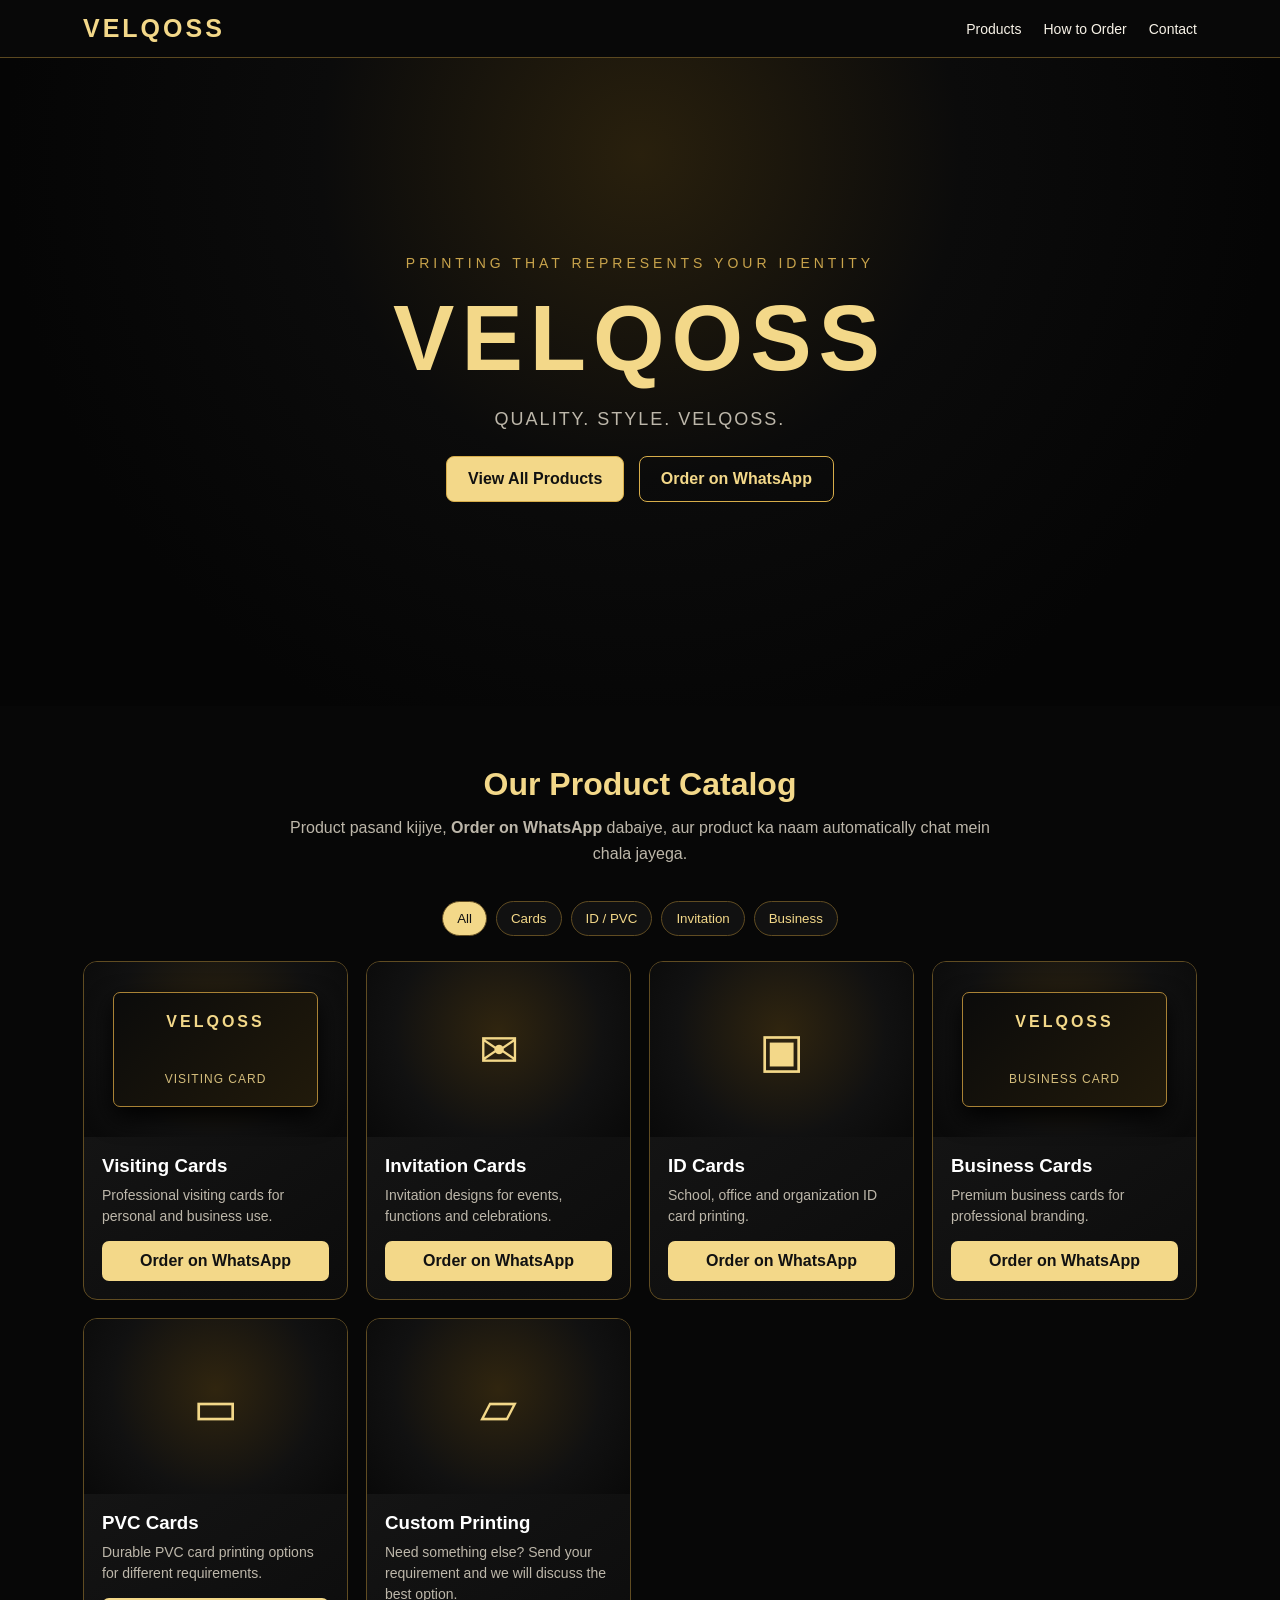
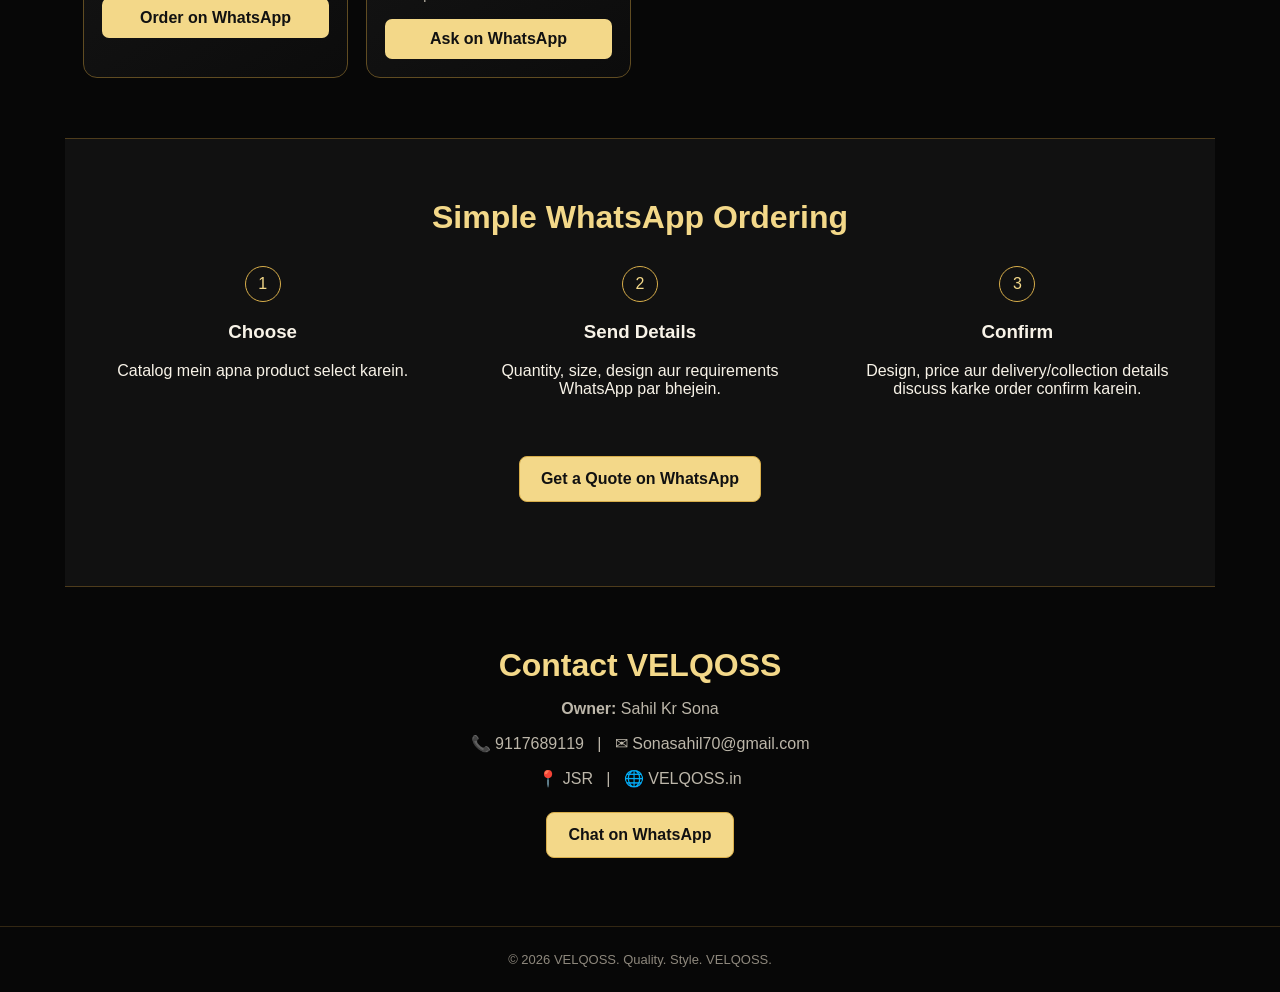
==== index.html @ eafb83f8 "Rename VELQOSS_index_updated.html to index.html" ====
<!DOCTYPE html>
<html lang="en">
<head>
<meta charset="UTF-8">
<meta name="viewport" content="width=device-width, initial-scale=1.0">
<title>VELQOSS | Printing Catalog</title>
<meta name="description" content="VELQOSS printing catalog — choose a product and order directly on WhatsApp.">
<style>
:root{--gold:#d7ad4a;--gold2:#f3d889;--black:#070707;--card:#121212;--text:#f8f3e8;--muted:#bdb7aa}
*{box-sizing:border-box}
html{scroll-behavior:smooth}
body{margin:0;font-family:Arial,Helvetica,sans-serif;background:var(--black);color:var(--text)}
a{text-decoration:none;color:inherit}
.nav{position:sticky;top:0;z-index:20;background:#090909ee;border-bottom:1px solid #5b4820;backdrop-filter:blur(10px)}
.navin{max-width:1150px;margin:auto;padding:14px 18px;display:flex;align-items:center;justify-content:space-between}
.logo{font-size:25px;font-weight:800;letter-spacing:3px;color:var(--gold2)}
.navlinks{display:flex;gap:22px;font-size:14px}
.navlinks a:hover{color:var(--gold2)}
.hero{min-height:72vh;display:flex;align-items:center;justify-content:center;text-align:center;padding:65px 18px;background:radial-gradient(circle at 50% 15%,#29200d 0,#0b0b0b 38%,#050505 75%)}
.hero h1{font-size:clamp(45px,9vw,92px);margin:0;color:var(--gold2);letter-spacing:7px}
.hero p{font-size:18px;color:var(--muted);letter-spacing:2px}
.eyebrow{font-size:14px;letter-spacing:4px;color:#c9a44c;margin-bottom:15px}
.btn{display:inline-block;margin:8px 5px;padding:13px 21px;border:1px solid var(--gold);border-radius:8px;color:#111;background:var(--gold2);font-weight:700}
.btn.alt{background:transparent;color:var(--gold2)}
.section{max-width:1150px;margin:auto;padding:60px 18px}
.title{text-align:center;color:var(--gold2);font-size:32px;margin:0 0 12px}
.subtitle{text-align:center;color:var(--muted);margin:0 auto 35px;max-width:700px;line-height:1.6}
.filters{display:flex;gap:9px;flex-wrap:wrap;justify-content:center;margin-bottom:25px}
.filter{border:1px solid #604c22;background:#111;color:var(--gold2);padding:9px 14px;border-radius:999px;cursor:pointer}
.filter.active,.filter:hover{background:var(--gold2);color:#111}
.catalog{display:grid;grid-template-columns:repeat(auto-fit,minmax(235px,1fr));gap:18px}
.product{background:linear-gradient(145deg,#181818,#0c0c0c);border:1px solid #604c22;border-radius:14px;overflow:hidden;display:flex;flex-direction:column}
.product.hide{display:none}
.preview{height:175px;display:grid;place-items:center;background:radial-gradient(circle at 50% 40%,#30250f,#111 62%,#090909);position:relative}
.preview-card{width:78%;height:115px;border:1px solid #a98235;border-radius:7px;background:linear-gradient(135deg,#0b0b0b,#211a0b);box-shadow:0 10px 25px #000;display:grid;place-items:center;color:var(--gold2);font-weight:800;letter-spacing:3px}
.preview-card span{font-size:12px;letter-spacing:1px;font-weight:400;color:#d4bd7c}
.icon{font-size:48px;color:var(--gold2)}
.product-body{padding:18px}
.product h3{margin:0 0 8px;color:#fff}
.product p{margin:0 0 14px;color:var(--muted);font-size:14px;line-height:1.5}
.product .orderbtn{display:block;text-align:center;background:var(--gold2);color:#111;padding:11px;border-radius:7px;font-weight:800}
.order{background:#111;border-top:1px solid #4e3c1c;border-bottom:1px solid #4e3c1c;text-align:center}
.steps{display:grid;grid-template-columns:repeat(auto-fit,minmax(180px,1fr));gap:18px}
.step{padding:18px}.num{width:36px;height:36px;border:1px solid var(--gold);border-radius:50%;display:grid;place-items:center;margin:auto;color:var(--gold2)}
.contact{text-align:center}.contact p{color:var(--muted)}
footer{padding:25px;text-align:center;color:#8e887d;border-top:1px solid #332713;font-size:13px}
@media(max-width:650px){.navlinks{display:none}.hero{min-height:65vh}.hero p{font-size:14px}.section{padding:45px 14px}.catalog{grid-template-columns:1fr}}
</style>
</head>
<body>

<nav class="nav">
  <div class="navin">
    <div class="logo">VELQOSS</div>
    <div class="navlinks">
      <a href="#catalog">Products</a>
      <a href="#order">How to Order</a>
      <a href="#contact">Contact</a>
    </div>
  </div>
</nav>

<section class="hero">
  <div>
    <div class="eyebrow">PRINTING THAT REPRESENTS YOUR IDENTITY</div>
    <h1>VELQOSS</h1>
    <p>QUALITY. STYLE. VELQOSS.</p>
    <a class="btn" href="#catalog">View All Products</a>
    <a class="btn alt" href="https://wa.me/919117689119?text=Hello%20VELQOSS%2C%20I%20want%20to%20place%20an%20order.">Order on WhatsApp</a>
  </div>
</section>

<section class="section" id="catalog">
  <h2 class="title">Our Product Catalog</h2>
  <p class="subtitle">Product pasand kijiye, <b>Order on WhatsApp</b> dabaiye, aur product ka naam automatically chat mein chala jayega.</p>

  <div class="filters">
    <button class="filter active" onclick="filterProducts('all',this)">All</button>
    <button class="filter" onclick="filterProducts('cards',this)">Cards</button>
    <button class="filter" onclick="filterProducts('id',this)">ID / PVC</button>
    <button class="filter" onclick="filterProducts('invitation',this)">Invitation</button>
    <button class="filter" onclick="filterProducts('business',this)">Business</button>
  </div>

  <div class="catalog">
    <article class="product" data-cat="cards">
      <div class="preview"><div class="preview-card">VELQOSS<br><span>VISITING CARD</span></div></div>
      <div class="product-body"><h3>Visiting Cards</h3><p>Professional visiting cards for personal and business use.</p><a class="orderbtn" href="https://wa.me/919117689119?text=Hello%20VELQOSS%2C%20I%20like%20the%20Visiting%20Cards.%20Please%20send%20designs%2C%20price%20and%20details.">Order on WhatsApp</a></div>
    </article>

    <article class="product" data-cat="invitation">
      <div class="preview"><div class="icon">✉</div></div>
      <div class="product-body"><h3>Invitation Cards</h3><p>Invitation designs for events, functions and celebrations.</p><a class="orderbtn" href="https://wa.me/919117689119?text=Hello%20VELQOSS%2C%20I%20like%20the%20Invitation%20Cards.%20Please%20send designs%2C%20price%20and%20details.">Order on WhatsApp</a></div>
    </article>

    <article class="product" data-cat="id">
      <div class="preview"><div class="icon">▣</div></div>
      <div class="product-body"><h3>ID Cards</h3><p>School, office and organization ID card printing.</p><a class="orderbtn" href="https://wa.me/919117689119?text=Hello%20VELQOSS%2C%20I%20like%20the%20ID%20Cards.%20Please%20send%20designs%2C%20price%20and%20details.">Order on WhatsApp</a></div>
    </article>

    <article class="product" data-cat="business">
      <div class="preview"><div class="preview-card">VELQOSS<br><span>BUSINESS CARD</span></div></div>
      <div class="product-body"><h3>Business Cards</h3><p>Premium business cards for professional branding.</p><a class="orderbtn" href="https://wa.me/919117689119?text=Hello%20VELQOSS%2C%20I%20like%20the%20Business%20Cards.%20Please%20send%20designs%2C%20price%20and%20details.">Order on WhatsApp</a></div>
    </article>

    <article class="product" data-cat="id">
      <div class="preview"><div class="icon">▭</div></div>
      <div class="product-body"><h3>PVC Cards</h3><p>Durable PVC card printing options for different requirements.</p><a class="orderbtn" href="https://wa.me/919117689119?text=Hello%20VELQOSS%2C%20I%20like%20the%20PVC%20Cards.%20Please%20send%20designs%2C%20price%20and%20details.">Order on WhatsApp</a></div>
    </article>

    <article class="product" data-cat="cards">
      <div class="preview"><div class="icon">▱</div></div>
      <div class="product-body"><h3>Custom Printing</h3><p>Need something else? Send your requirement and we will discuss the best option.</p><a class="orderbtn" href="https://wa.me/919117689119?text=Hello%20VELQOSS%2C%20I%20need%20a%20custom%20printing%20product.%20Please%20help%20me%20with%20options%20and%20price.">Ask on WhatsApp</a></div>
    </article>
  </div>
</section>

<section class="section order" id="order">
  <h2 class="title">Simple WhatsApp Ordering</h2>
  <div class="steps">
    <div class="step"><div class="num">1</div><h3>Choose</h3><p>Catalog mein apna product select karein.</p></div>
    <div class="step"><div class="num">2</div><h3>Send Details</h3><p>Quantity, size, design aur requirements WhatsApp par bhejein.</p></div>
    <div class="step"><div class="num">3</div><h3>Confirm</h3><p>Design, price aur delivery/collection details discuss karke order confirm karein.</p></div>
  </div>
  <p><a class="btn" href="https://wa.me/919117689119?text=Hello%20VELQOSS%2C%20I%20want%20a%20quotation.">Get a Quote on WhatsApp</a></p>
</section>

<section class="section contact" id="contact">
  <h2 class="title">Contact VELQOSS</h2>
  <p><strong>Owner:</strong> Sahil Kr Sona</p>
  <p>📞 9117689119 &nbsp; | &nbsp; ✉ Sonasahil70@gmail.com</p>
  <p>📍 JSR &nbsp; | &nbsp; 🌐 VELQOSS.in</p>
  <a class="btn" href="https://wa.me/919117689119?text=Hello%20VELQOSS">Chat on WhatsApp</a>
</section>

<footer>© 2026 VELQOSS. Quality. Style. VELQOSS.</footer>

<script>
function filterProducts(cat,button){
  document.querySelectorAll('.filter').forEach(b=>b.classList.remove('active'));
  button.classList.add('active');
  document.querySelectorAll('.product').forEach(p=>{
    p.classList.toggle('hide',cat!=='all' && p.dataset.cat!==cat);
  });
}
</script>
</body>
</html>
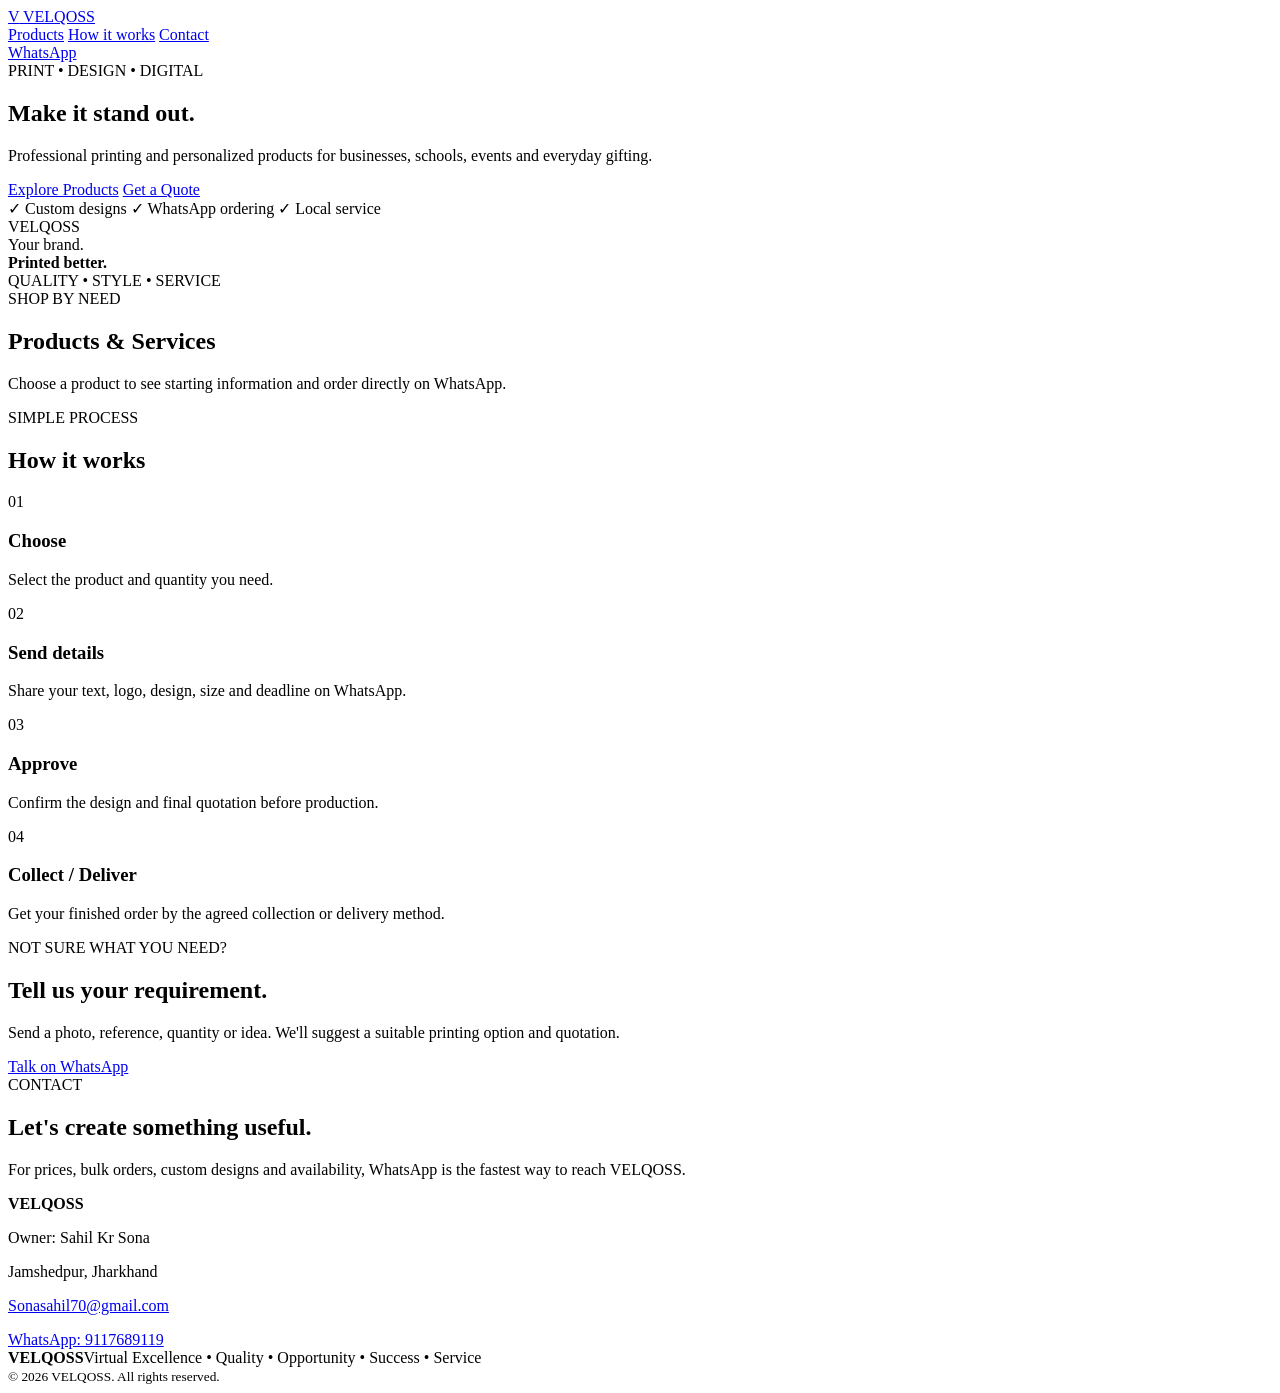
==== commit 0607696e: "Revise index.html for updated website content Updated the HTML structure and content for the VELQOSS" ====
--- a/index.html
+++ b/index.html
@@ -1,148 +1,177 @@
 <!DOCTYPE html>
 <html lang="en">
 <head>
-<meta charset="UTF-8">
-<meta name="viewport" content="width=device-width, initial-scale=1.0">
-<title>VELQOSS | Printing Catalog</title>
-<meta name="description" content="VELQOSS printing catalog — choose a product and order directly on WhatsApp.">
-<style>
-:root{--gold:#d7ad4a;--gold2:#f3d889;--black:#070707;--card:#121212;--text:#f8f3e8;--muted:#bdb7aa}
-*{box-sizing:border-box}
-html{scroll-behavior:smooth}
-body{margin:0;font-family:Arial,Helvetica,sans-serif;background:var(--black);color:var(--text)}
-a{text-decoration:none;color:inherit}
-.nav{position:sticky;top:0;z-index:20;background:#090909ee;border-bottom:1px solid #5b4820;backdrop-filter:blur(10px)}
-.navin{max-width:1150px;margin:auto;padding:14px 18px;display:flex;align-items:center;justify-content:space-between}
-.logo{font-size:25px;font-weight:800;letter-spacing:3px;color:var(--gold2)}
-.navlinks{display:flex;gap:22px;font-size:14px}
-.navlinks a:hover{color:var(--gold2)}
-.hero{min-height:72vh;display:flex;align-items:center;justify-content:center;text-align:center;padding:65px 18px;background:radial-gradient(circle at 50% 15%,#29200d 0,#0b0b0b 38%,#050505 75%)}
-.hero h1{font-size:clamp(45px,9vw,92px);margin:0;color:var(--gold2);letter-spacing:7px}
-.hero p{font-size:18px;color:var(--muted);letter-spacing:2px}
-.eyebrow{font-size:14px;letter-spacing:4px;color:#c9a44c;margin-bottom:15px}
-.btn{display:inline-block;margin:8px 5px;padding:13px 21px;border:1px solid var(--gold);border-radius:8px;color:#111;background:var(--gold2);font-weight:700}
-.btn.alt{background:transparent;color:var(--gold2)}
-.section{max-width:1150px;margin:auto;padding:60px 18px}
-.title{text-align:center;color:var(--gold2);font-size:32px;margin:0 0 12px}
-.subtitle{text-align:center;color:var(--muted);margin:0 auto 35px;max-width:700px;line-height:1.6}
-.filters{display:flex;gap:9px;flex-wrap:wrap;justify-content:center;margin-bottom:25px}
-.filter{border:1px solid #604c22;background:#111;color:var(--gold2);padding:9px 14px;border-radius:999px;cursor:pointer}
-.filter.active,.filter:hover{background:var(--gold2);color:#111}
-.catalog{display:grid;grid-template-columns:repeat(auto-fit,minmax(235px,1fr));gap:18px}
-.product{background:linear-gradient(145deg,#181818,#0c0c0c);border:1px solid #604c22;border-radius:14px;overflow:hidden;display:flex;flex-direction:column}
-.product.hide{display:none}
-.preview{height:175px;display:grid;place-items:center;background:radial-gradient(circle at 50% 40%,#30250f,#111 62%,#090909);position:relative}
-.preview-card{width:78%;height:115px;border:1px solid #a98235;border-radius:7px;background:linear-gradient(135deg,#0b0b0b,#211a0b);box-shadow:0 10px 25px #000;display:grid;place-items:center;color:var(--gold2);font-weight:800;letter-spacing:3px}
-.preview-card span{font-size:12px;letter-spacing:1px;font-weight:400;color:#d4bd7c}
-.icon{font-size:48px;color:var(--gold2)}
-.product-body{padding:18px}
-.product h3{margin:0 0 8px;color:#fff}
-.product p{margin:0 0 14px;color:var(--muted);font-size:14px;line-height:1.5}
-.product .orderbtn{display:block;text-align:center;background:var(--gold2);color:#111;padding:11px;border-radius:7px;font-weight:800}
-.order{background:#111;border-top:1px solid #4e3c1c;border-bottom:1px solid #4e3c1c;text-align:center}
-.steps{display:grid;grid-template-columns:repeat(auto-fit,minmax(180px,1fr));gap:18px}
-.step{padding:18px}.num{width:36px;height:36px;border:1px solid var(--gold);border-radius:50%;display:grid;place-items:center;margin:auto;color:var(--gold2)}
-.contact{text-align:center}.contact p{color:var(--muted)}
-footer{padding:25px;text-align:center;color:#8e887d;border-top:1px solid #332713;font-size:13px}
-@media(max-width:650px){.navlinks{display:none}.hero{min-height:65vh}.hero p{font-size:14px}.section{padding:45px 14px}.catalog{grid-template-columns:1fr}}
-</style>
+  <meta charset="UTF-8">
+  <meta name="viewport" content="width=device-width, initial-scale=1.0">
+  <title>VELQOSS | Print • Design • Digital</title>
+  <meta name="description" content="VELQOSS — professional printing, personalized gifts, cards and digital design. Order easily on WhatsApp.">
+  <meta name="theme-color" content="#080808">
+  <link rel="stylesheet" href="styles.css">
 </head>
 <body>
+<header class="site-header">
+  <div class="container nav">
+    <a class="brand" href="#">
+      <span class="brand-mark">V</span>
+      <span>VELQOSS</span>
+    </a>
+    <nav>
+      <a href="#products">Products</a>
+      <a href="#how">How it works</a>
+      <a href="#contact">Contact</a>
+    </nav>
+    <a class="nav-wa" data-wa href="#">WhatsApp</a>
+  </div>
+</header>
 
-<nav class="nav">
-  <div class="navin">
-    <div class="logo">VELQOSS</div>
-    <div class="navlinks">
-      <a href="#catalog">Products</a>
-      <a href="#order">How to Order</a>
-      <a href="#contact">Contact</a>
+<main>
+  <section class="hero">
+    <div class="container hero-grid">
+      <div>
+        <div class="eyebrow">PRINT • DESIGN • DIGITAL</div>
+        <h1>Make it <span>stand out.</span></h1>
+        <p class="hero-copy">Professional printing and personalized products for businesses, schools, events and everyday gifting.</p>
+        <div class="hero-actions">
+          <a class="btn primary" href="#products">Explore Products</a>
+          <a class="btn secondary" data-wa href="#">Get a Quote</a>
+        </div>
+        <div class="trust-row">
+          <span>✓ Custom designs</span>
+          <span>✓ WhatsApp ordering</span>
+          <span>✓ Local service</span>
+        </div>
+      </div>
+      <div class="hero-card">
+        <div class="shine"></div>
+        <div class="mini-label">VELQOSS</div>
+        <div class="hero-card-title">Your brand.<br><b>Printed better.</b></div>
+        <div class="hero-card-bottom">QUALITY • STYLE • SERVICE</div>
+      </div>
     </div>
+  </section>
+
+  <section class="section" id="products">
+    <div class="container">
+      <div class="section-head">
+        <div>
+          <div class="eyebrow">SHOP BY NEED</div>
+          <h2>Products & Services</h2>
+        </div>
+        <p>Choose a product to see starting information and order directly on WhatsApp.</p>
+      </div>
+
+      <div id="filters" class="filters"></div>
+      <div id="catalog" class="catalog"></div>
+    </div>
+  </section>
+
+  <section class="section dark-section" id="how">
+    <div class="container">
+      <div class="section-head centered">
+        <div class="eyebrow">SIMPLE PROCESS</div>
+        <h2>How it works</h2>
+      </div>
+      <div class="steps">
+        <article><div class="step-no">01</div><h3>Choose</h3><p>Select the product and quantity you need.</p></article>
+        <article><div class="step-no">02</div><h3>Send details</h3><p>Share your text, logo, design, size and deadline on WhatsApp.</p></article>
+        <article><div class="step-no">03</div><h3>Approve</h3><p>Confirm the design and final quotation before production.</p></article>
+        <article><div class="step-no">04</div><h3>Collect / Deliver</h3><p>Get your finished order by the agreed collection or delivery method.</p></article>
+      </div>
+    </div>
+  </section>
+
+  <section class="section">
+    <div class="container quote-box">
+      <div>
+        <div class="eyebrow">NOT SURE WHAT YOU NEED?</div>
+        <h2>Tell us your requirement.</h2>
+        <p>Send a photo, reference, quantity or idea. We'll suggest a suitable printing option and quotation.</p>
+      </div>
+      <a class="btn primary" data-wa href="#">Talk on WhatsApp</a>
+    </div>
+  </section>
+
+  <section class="section contact-section" id="contact">
+    <div class="container contact-grid">
+      <div>
+        <div class="eyebrow">CONTACT</div>
+        <h2>Let's create something useful.</h2>
+        <p class="muted">For prices, bulk orders, custom designs and availability, WhatsApp is the fastest way to reach VELQOSS.</p>
+      </div>
+      <div class="contact-card">
+        <p><b>VELQOSS</b></p>
+        <p>Owner: Sahil Kr Sona</p>
+        <p>Jamshedpur, Jharkhand</p>
+        <p><a href="mailto:Sonasahil70@gmail.com">Sonasahil70@gmail.com</a></p>
+        <a class="btn primary full" data-wa href="#">WhatsApp: 9117689119</a>
+      </div>
+    </div>
+  </section>
+</main>
+
+<footer>
+  <div class="container footer-in">
+    <div><b>VELQOSS</b><span>Virtual Excellence • Quality • Opportunity • Success • Service</span></div>
+    <small>© 2026 VELQOSS. All rights reserved.</small>
   </div>
-</nav>
+</footer>
 
-<section class="hero">
-  <div>
-    <div class="eyebrow">PRINTING THAT REPRESENTS YOUR IDENTITY</div>
-    <h1>VELQOSS</h1>
-    <p>QUALITY. STYLE. VELQOSS.</p>
-    <a class="btn" href="#catalog">View All Products</a>
-    <a class="btn alt" href="https://wa.me/919117689119?text=Hello%20VELQOSS%2C%20I%20want%20to%20place%20an%20order.">Order on WhatsApp</a>
-  </div>
-</section>
+<script src="products.js"></script>
+<script>
+  const WHATSAPP = "919117689119";
 
-<section class="section" id="catalog">
-  <h2 class="title">Our Product Catalog</h2>
-  <p class="subtitle">Product pasand kijiye, <b>Order on WhatsApp</b> dabaiye, aur product ka naam automatically chat mein chala jayega.</p>
+  function waLink(message) {
+    return `https://wa.me/${WHATSAPP}?text=${encodeURIComponent(message)}`;
+  }
 
-  <div class="filters">
-    <button class="filter active" onclick="filterProducts('all',this)">All</button>
-    <button class="filter" onclick="filterProducts('cards',this)">Cards</button>
-    <button class="filter" onclick="filterProducts('id',this)">ID / PVC</button>
-    <button class="filter" onclick="filterProducts('invitation',this)">Invitation</button>
-    <button class="filter" onclick="filterProducts('business',this)">Business</button>
-  </div>
+  document.querySelectorAll("[data-wa]").forEach(el => {
+    el.href = waLink("Hello VELQOSS, I would like a quotation. Please share price, design options and details.");
+  });
 
-  <div class="catalog">
-    <article class="product" data-cat="cards">
-      <div class="preview"><div class="preview-card">VELQOSS<br><span>VISITING CARD</span></div></div>
-      <div class="product-body"><h3>Visiting Cards</h3><p>Professional visiting cards for personal and business use.</p><a class="orderbtn" href="https://wa.me/919117689119?text=Hello%20VELQOSS%2C%20I%20like%20the%20Visiting%20Cards.%20Please%20send%20designs%2C%20price%20and%20details.">Order on WhatsApp</a></div>
-    </article>
+  const filtersEl = document.getElementById("filters");
+  const catalogEl = document.getElementById("catalog");
 
-    <article class="product" data-cat="invitation">
-      <div class="preview"><div class="icon">✉</div></div>
-      <div class="product-body"><h3>Invitation Cards</h3><p>Invitation designs for events, functions and celebrations.</p><a class="orderbtn" href="https://wa.me/919117689119?text=Hello%20VELQOSS%2C%20I%20like%20the%20Invitation%20Cards.%20Please%20send designs%2C%20price%20and%20details.">Order on WhatsApp</a></div>
-    </article>
+  const categories = [
+    { id: "all", name: "All" },
+    ...CATEGORIES
+  ];
 
-    <article class="product" data-cat="id">
-      <div class="preview"><div class="icon">▣</div></div>
-      <div class="product-body"><h3>ID Cards</h3><p>School, office and organization ID card printing.</p><a class="orderbtn" href="https://wa.me/919117689119?text=Hello%20VELQOSS%2C%20I%20like%20the%20ID%20Cards.%20Please%20send%20designs%2C%20price%20and%20details.">Order on WhatsApp</a></div>
-    </article>
+  function renderFilters(active = "all") {
+    filtersEl.innerHTML = categories.map(c =>
+      `<button class="filter ${c.id === active ? "active" : ""}" data-filter="${c.id}">${c.name}</button>`
+    ).join("");
 
-    <article class="product" data-cat="business">
-      <div class="preview"><div class="preview-card">VELQOSS<br><span>BUSINESS CARD</span></div></div>
-      <div class="product-body"><h3>Business Cards</h3><p>Premium business cards for professional branding.</p><a class="orderbtn" href="https://wa.me/919117689119?text=Hello%20VELQOSS%2C%20I%20like%20the%20Business%20Cards.%20Please%20send%20designs%2C%20price%20and%20details.">Order on WhatsApp</a></div>
-    </article>
+    filtersEl.querySelectorAll("[data-filter]").forEach(btn => {
+      btn.addEventListener("click", () => renderCatalog(btn.dataset.filter));
+    });
+  }
 
-    <article class="product" data-cat="id">
-      <div class="preview"><div class="icon">▭</div></div>
-      <div class="product-body"><h3>PVC Cards</h3><p>Durable PVC card printing options for different requirements.</p><a class="orderbtn" href="https://wa.me/919117689119?text=Hello%20VELQOSS%2C%20I%20like%20the%20PVC%20Cards.%20Please%20send%20designs%2C%20price%20and%20details.">Order on WhatsApp</a></div>
-    </article>
+  function renderCatalog(category = "all") {
+    renderFilters(category);
+    const items = category === "all" ? PRODUCTS : PRODUCTS.filter(p => p.category === category);
 
-    <article class="product" data-cat="cards">
-      <div class="preview"><div class="icon">▱</div></div>
-      <div class="product-body"><h3>Custom Printing</h3><p>Need something else? Send your requirement and we will discuss the best option.</p><a class="orderbtn" href="https://wa.me/919117689119?text=Hello%20VELQOSS%2C%20I%20need%20a%20custom%20printing%20product.%20Please%20help%20me%20with%20options%20and%20price.">Ask on WhatsApp</a></div>
-    </article>
-  </div>
-</section>
+    catalogEl.innerHTML = items.map(p => {
+      const message = `Hello VELQOSS, I am interested in ${p.name}. Please send designs, current price, minimum quantity and delivery/collection details.`;
+      return `
+        <article class="product-card">
+          <div class="product-image ${p.theme}">
+            <div class="product-icon">${p.icon}</div>
+            <span class="badge">${p.badge}</span>
+          </div>
+          <div class="product-content">
+            <div class="product-category">${p.categoryLabel}</div>
+            <h3>${p.name}</h3>
+            <p>${p.description}</p>
+            <div class="product-bottom">
+              <strong>${p.price}</strong>
+              <a class="order-link" href="${waLink(message)}" target="_blank" rel="noopener">Order ↗</a>
+            </div>
+          </div>
+        </article>`;
+    }).join("");
+  }
 
-<section class="section order" id="order">
-  <h2 class="title">Simple WhatsApp Ordering</h2>
-  <div class="steps">
-    <div class="step"><div class="num">1</div><h3>Choose</h3><p>Catalog mein apna product select karein.</p></div>
-    <div class="step"><div class="num">2</div><h3>Send Details</h3><p>Quantity, size, design aur requirements WhatsApp par bhejein.</p></div>
-    <div class="step"><div class="num">3</div><h3>Confirm</h3><p>Design, price aur delivery/collection details discuss karke order confirm karein.</p></div>
-  </div>
-  <p><a class="btn" href="https://wa.me/919117689119?text=Hello%20VELQOSS%2C%20I%20want%20a%20quotation.">Get a Quote on WhatsApp</a></p>
-</section>
-
-<section class="section contact" id="contact">
-  <h2 class="title">Contact VELQOSS</h2>
-  <p><strong>Owner:</strong> Sahil Kr Sona</p>
-  <p>📞 9117689119 &nbsp; | &nbsp; ✉ Sonasahil70@gmail.com</p>
-  <p>📍 JSR &nbsp; | &nbsp; 🌐 VELQOSS.in</p>
-  <a class="btn" href="https://wa.me/919117689119?text=Hello%20VELQOSS">Chat on WhatsApp</a>
-</section>
-
-<footer>© 2026 VELQOSS. Quality. Style. VELQOSS.</footer>
-
-<script>
-function filterProducts(cat,button){
-  document.querySelectorAll('.filter').forEach(b=>b.classList.remove('active'));
-  button.classList.add('active');
-  document.querySelectorAll('.product').forEach(p=>{
-    p.classList.toggle('hide',cat!=='all' && p.dataset.cat!==cat);
-  });
-}
+  renderCatalog();
 </script>
 </body>
 </html>
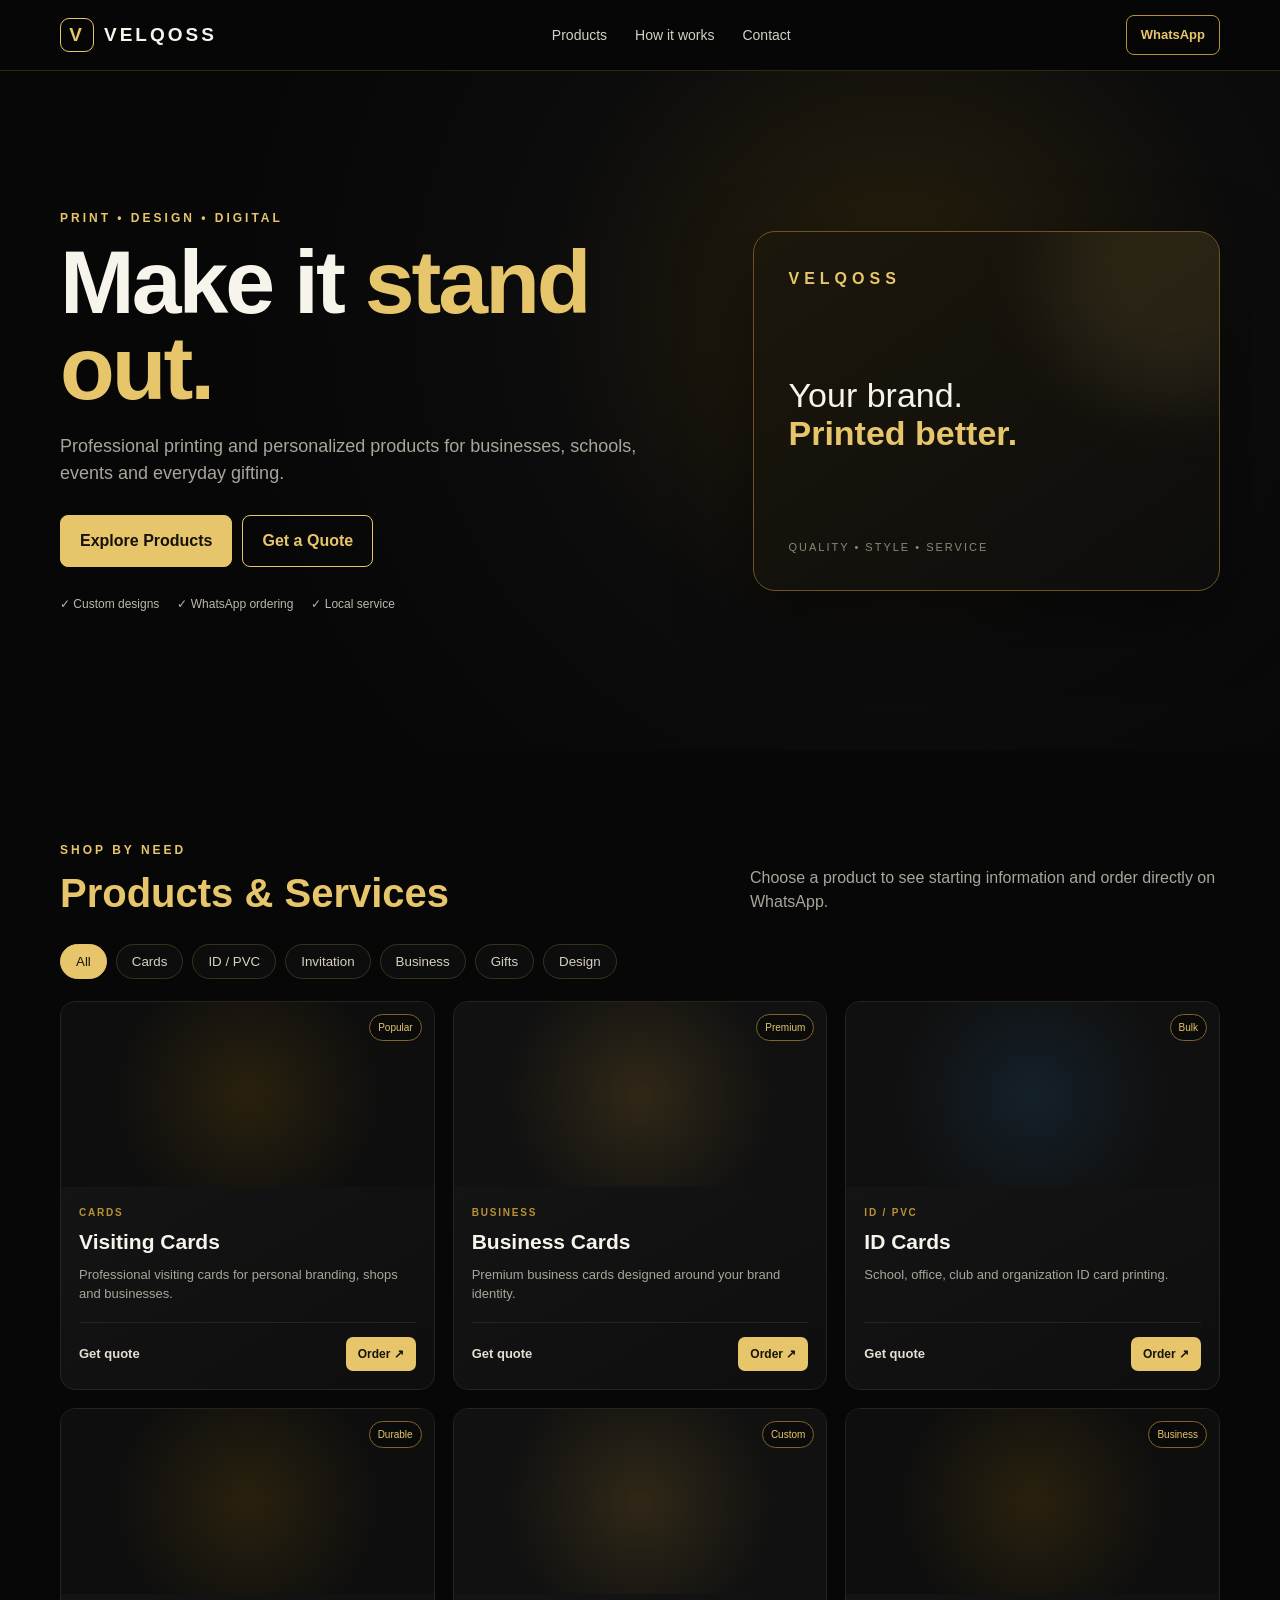
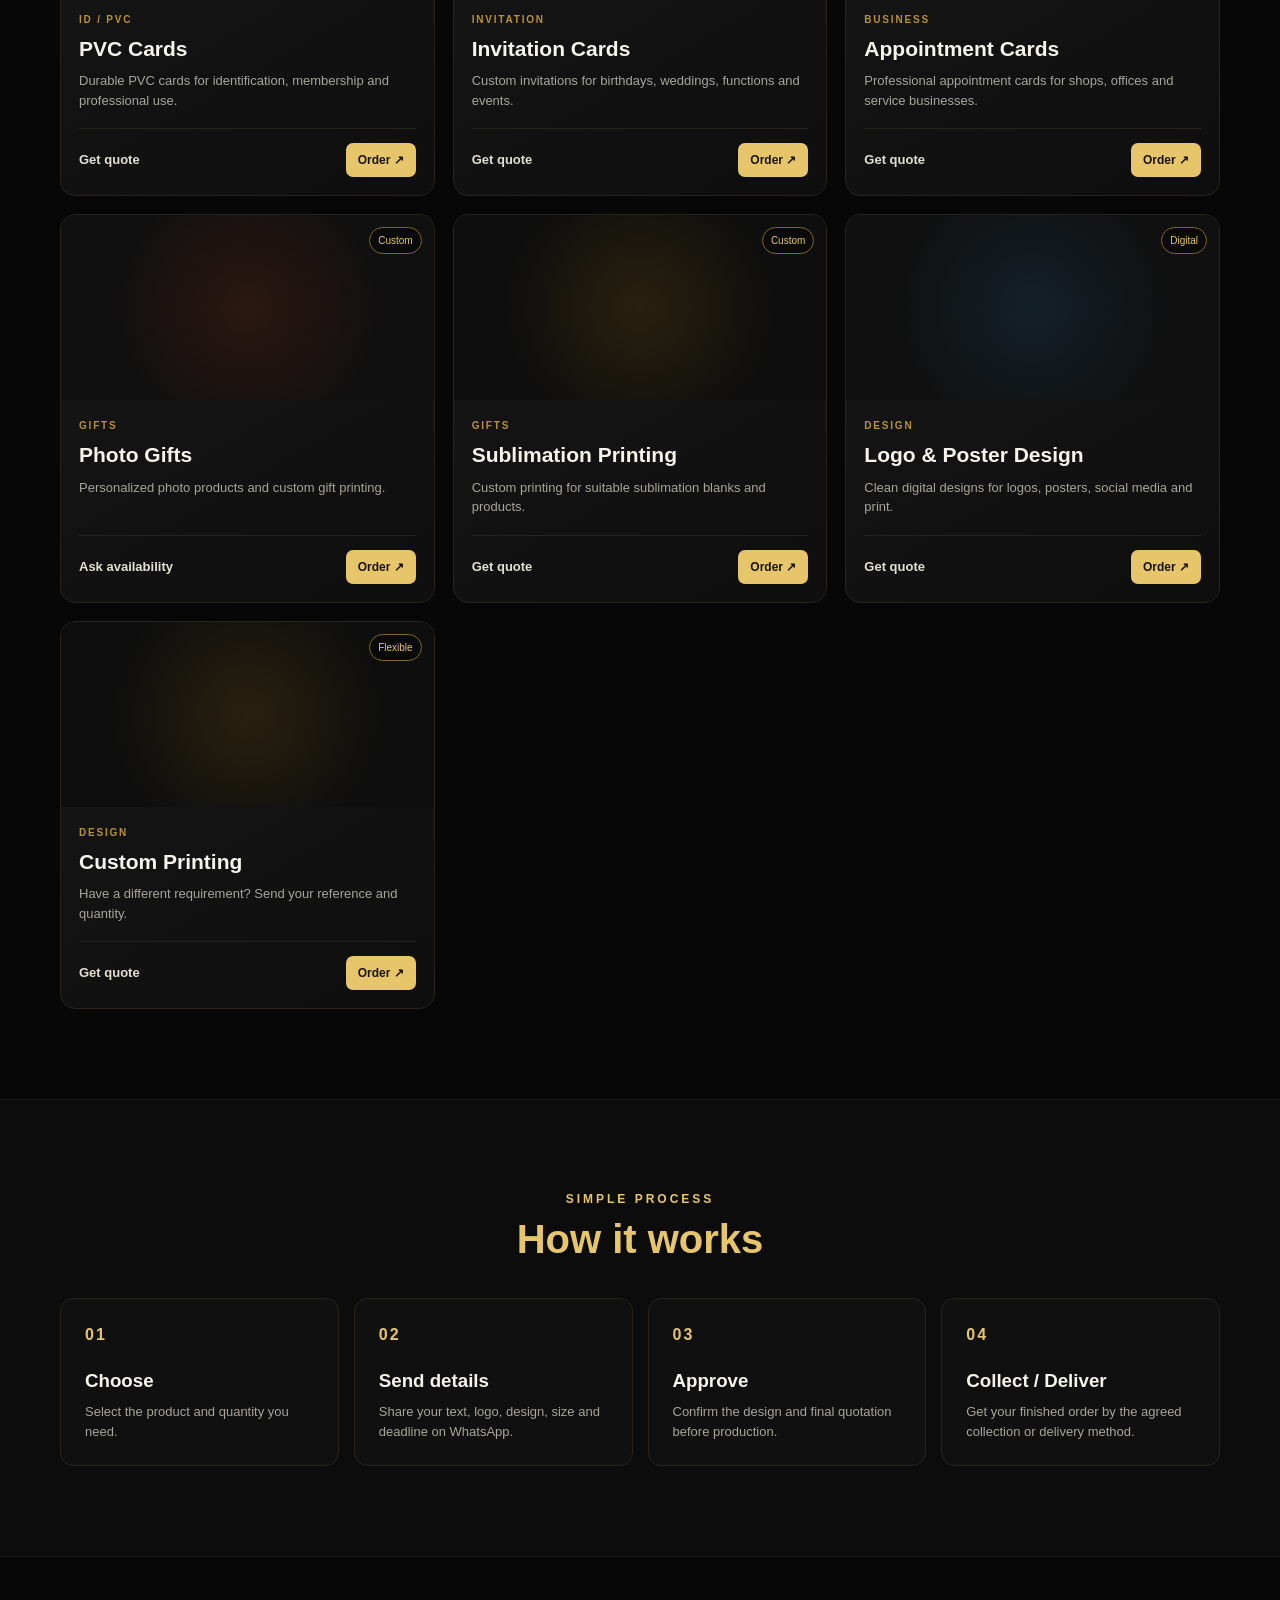
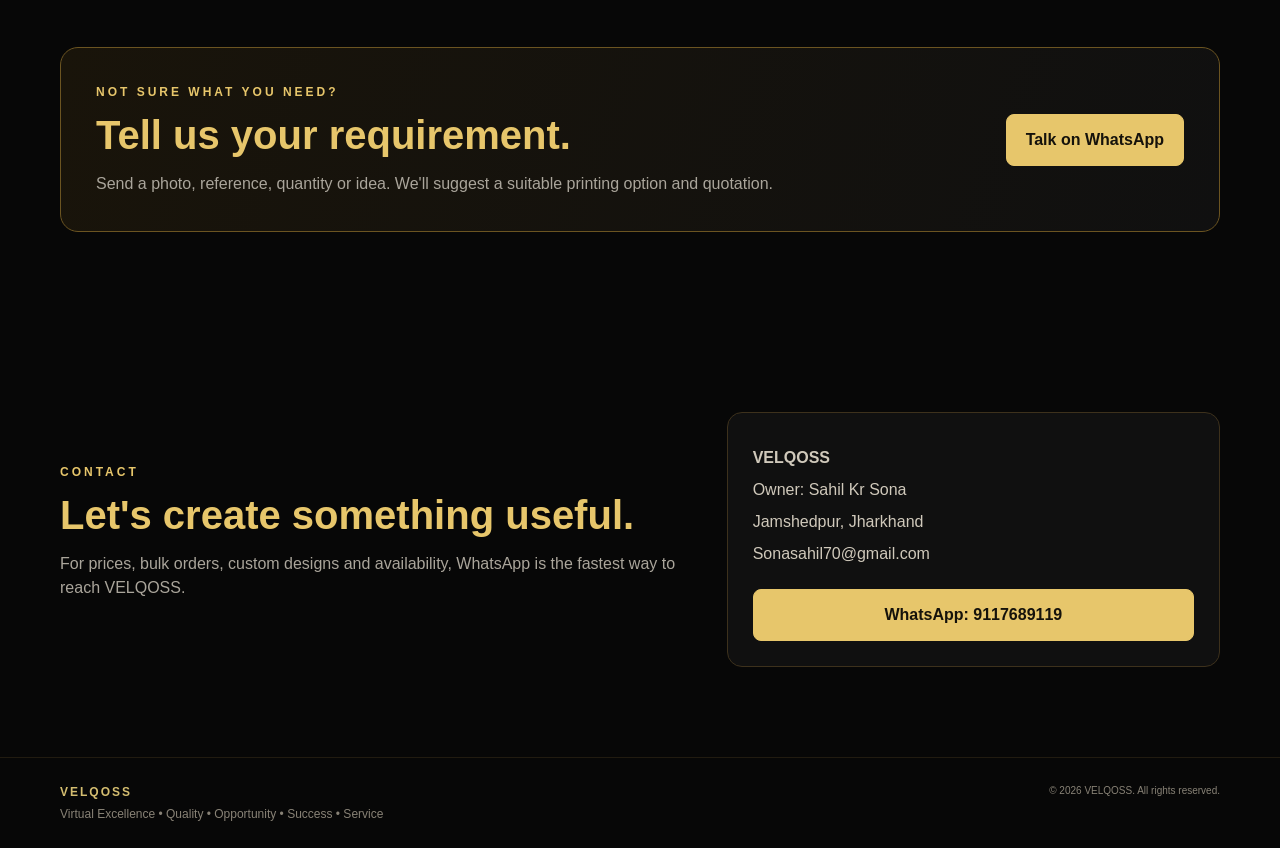
==== commit 93df6030: "Refactor text content in index.html Updated various text elements for improved clarity and consisten" ====
--- a/index.html
+++ b/index.html
@@ -3,175 +3,515 @@
 <head>
   <meta charset="UTF-8">
   <meta name="viewport" content="width=device-width, initial-scale=1.0">
+
   <title>VELQOSS | Print • Design • Digital</title>
+
   <meta name="description" content="VELQOSS — professional printing, personalized gifts, cards and digital design. Order easily on WhatsApp.">
   <meta name="theme-color" content="#080808">
+
   <link rel="stylesheet" href="styles.css">
 </head>
+
 <body>
+
 <header class="site-header">
   <div class="container nav">
+
     <a class="brand" href="#">
       <span class="brand-mark">V</span>
       <span>VELQOSS</span>
     </a>
+
     <nav>
       <a href="#products">Products</a>
       <a href="#how">How it works</a>
       <a href="#contact">Contact</a>
     </nav>
+
     <a class="nav-wa" data-wa href="#">WhatsApp</a>
+
   </div>
 </header>
 
+
 <main>
+
+  <!-- HERO -->
   <section class="hero">
     <div class="container hero-grid">
+
       <div>
-        <div class="eyebrow">PRINT • DESIGN • DIGITAL</div>
-        <h1>Make it <span>stand out.</span></h1>
-        <p class="hero-copy">Professional printing and personalized products for businesses, schools, events and everyday gifting.</p>
+
+        <div class="eyebrow">
+          PRINT • DESIGN • DIGITAL
+        </div>
+
+        <h1>
+          Make it <span>stand out.</span>
+        </h1>
+
+        <p class="hero-copy">
+          Professional printing and personalized products for businesses,
+          schools, events and everyday gifting.
+        </p>
+
         <div class="hero-actions">
-          <a class="btn primary" href="#products">Explore Products</a>
-          <a class="btn secondary" data-wa href="#">Get a Quote</a>
-        </div>
+
+          <a class="btn primary" href="#products">
+            Explore Products
+          </a>
+
+          <a class="btn secondary" data-wa href="#">
+            Get a Quote
+          </a>
+
+        </div>
+
         <div class="trust-row">
           <span>✓ Custom designs</span>
           <span>✓ WhatsApp ordering</span>
           <span>✓ Local service</span>
         </div>
-      </div>
+
+      </div>
+
+
       <div class="hero-card">
+
         <div class="shine"></div>
-        <div class="mini-label">VELQOSS</div>
-        <div class="hero-card-title">Your brand.<br><b>Printed better.</b></div>
-        <div class="hero-card-bottom">QUALITY • STYLE • SERVICE</div>
-      </div>
+
+        <div class="mini-label">
+          VELQOSS
+        </div>
+
+        <div class="hero-card-title">
+          Your brand.<br>
+          <b>Printed better.</b>
+        </div>
+
+        <div class="hero-card-bottom">
+          QUALITY • STYLE • SERVICE
+        </div>
+
+      </div>
+
     </div>
   </section>
 
+
+
+  <!-- PRODUCTS -->
   <section class="section" id="products">
+
     <div class="container">
+
       <div class="section-head">
+
         <div>
-          <div class="eyebrow">SHOP BY NEED</div>
-          <h2>Products & Services</h2>
-        </div>
-        <p>Choose a product to see starting information and order directly on WhatsApp.</p>
-      </div>
-
+
+          <div class="eyebrow">
+            SHOP BY NEED
+          </div>
+
+          <h2>
+            Products & Services
+          </h2>
+
+        </div>
+
+        <p>
+          Choose a product to see starting information and order directly
+          on WhatsApp.
+        </p>
+
+      </div>
+
+
+      <!-- CATEGORY FILTERS -->
       <div id="filters" class="filters"></div>
+
+
+      <!-- PRODUCT CATALOG -->
       <div id="catalog" class="catalog"></div>
+
     </div>
+
   </section>
 
+
+
+  <!-- HOW IT WORKS -->
   <section class="section dark-section" id="how">
+
     <div class="container">
+
       <div class="section-head centered">
-        <div class="eyebrow">SIMPLE PROCESS</div>
-        <h2>How it works</h2>
-      </div>
+
+        <div class="eyebrow">
+          SIMPLE PROCESS
+        </div>
+
+        <h2>
+          How it works
+        </h2>
+
+      </div>
+
+
       <div class="steps">
-        <article><div class="step-no">01</div><h3>Choose</h3><p>Select the product and quantity you need.</p></article>
-        <article><div class="step-no">02</div><h3>Send details</h3><p>Share your text, logo, design, size and deadline on WhatsApp.</p></article>
-        <article><div class="step-no">03</div><h3>Approve</h3><p>Confirm the design and final quotation before production.</p></article>
-        <article><div class="step-no">04</div><h3>Collect / Deliver</h3><p>Get your finished order by the agreed collection or delivery method.</p></article>
-      </div>
+
+        <article>
+          <div class="step-no">01</div>
+          <h3>Choose</h3>
+          <p>
+            Select the product and quantity you need.
+          </p>
+        </article>
+
+
+        <article>
+          <div class="step-no">02</div>
+          <h3>Send details</h3>
+          <p>
+            Share your text, logo, design, size and deadline on WhatsApp.
+          </p>
+        </article>
+
+
+        <article>
+          <div class="step-no">03</div>
+          <h3>Approve</h3>
+          <p>
+            Confirm the design and final quotation before production.
+          </p>
+        </article>
+
+
+        <article>
+          <div class="step-no">04</div>
+          <h3>Collect / Deliver</h3>
+          <p>
+            Get your finished order by the agreed collection or delivery method.
+          </p>
+        </article>
+
+      </div>
+
     </div>
+
   </section>
 
+
+
+  <!-- QUOTE -->
   <section class="section">
+
     <div class="container quote-box">
+
       <div>
-        <div class="eyebrow">NOT SURE WHAT YOU NEED?</div>
-        <h2>Tell us your requirement.</h2>
-        <p>Send a photo, reference, quantity or idea. We'll suggest a suitable printing option and quotation.</p>
-      </div>
-      <a class="btn primary" data-wa href="#">Talk on WhatsApp</a>
+
+        <div class="eyebrow">
+          NOT SURE WHAT YOU NEED?
+        </div>
+
+        <h2>
+          Tell us your requirement.
+        </h2>
+
+        <p>
+          Send a photo, reference, quantity or idea. We'll suggest a suitable
+          printing option and quotation.
+        </p>
+
+      </div>
+
+
+      <a class="btn primary" data-wa href="#">
+        Talk on WhatsApp
+      </a>
+
     </div>
+
   </section>
 
+
+
+  <!-- CONTACT -->
   <section class="section contact-section" id="contact">
+
     <div class="container contact-grid">
+
       <div>
-        <div class="eyebrow">CONTACT</div>
-        <h2>Let's create something useful.</h2>
-        <p class="muted">For prices, bulk orders, custom designs and availability, WhatsApp is the fastest way to reach VELQOSS.</p>
-      </div>
+
+        <div class="eyebrow">
+          CONTACT
+        </div>
+
+        <h2>
+          Let's create something useful.
+        </h2>
+
+        <p class="muted">
+          For prices, bulk orders, custom designs and availability,
+          WhatsApp is the fastest way to reach VELQOSS.
+        </p>
+
+      </div>
+
+
       <div class="contact-card">
-        <p><b>VELQOSS</b></p>
-        <p>Owner: Sahil Kr Sona</p>
-        <p>Jamshedpur, Jharkhand</p>
-        <p><a href="mailto:Sonasahil70@gmail.com">Sonasahil70@gmail.com</a></p>
-        <a class="btn primary full" data-wa href="#">WhatsApp: 9117689119</a>
-      </div>
+
+        <p>
+          <b>VELQOSS</b>
+        </p>
+
+        <p>
+          Owner: Sahil Kr Sona
+        </p>
+
+        <p>
+          Jamshedpur, Jharkhand
+        </p>
+
+        <p>
+          <a href="mailto:Sonasahil70@gmail.com">
+            Sonasahil70@gmail.com
+          </a>
+        </p>
+
+        <a class="btn primary full" data-wa href="#">
+          WhatsApp: 9117689119
+        </a>
+
+      </div>
+
     </div>
+
   </section>
+
 </main>
 
+
+
+<!-- FOOTER -->
 <footer>
+
   <div class="container footer-in">
-    <div><b>VELQOSS</b><span>Virtual Excellence • Quality • Opportunity • Success • Service</span></div>
-    <small>© 2026 VELQOSS. All rights reserved.</small>
+
+    <div>
+
+      <b>VELQOSS</b>
+
+      <span>
+        Virtual Excellence • Quality • Opportunity • Success • Service
+      </span>
+
+    </div>
+
+    <small>
+      © 2026 VELQOSS. All rights reserved.
+    </small>
+
   </div>
+
 </footer>
 
+
+
+<!-- PRODUCTS DATA -->
 <script src="products.js"></script>
+
+
 <script>
+
+  /* ==============================
+     WHATSAPP
+  ============================== */
+
   const WHATSAPP = "919117689119";
 
+
   function waLink(message) {
+
     return `https://wa.me/${WHATSAPP}?text=${encodeURIComponent(message)}`;
+
   }
 
+
   document.querySelectorAll("[data-wa]").forEach(el => {
-    el.href = waLink("Hello VELQOSS, I would like a quotation. Please share price, design options and details.");
+
+    el.href = waLink(
+      "Hello VELQOSS, I would like a quotation. Please share price, design options and details."
+    );
+
   });
 
-  const filtersEl = document.getElementById("filters");
-  const catalogEl = document.getElementById("catalog");
+
+
+  /* ==============================
+     CATALOG
+  ============================== */
+
+  const filtersEl =
+    document.getElementById("filters");
+
+  const catalogEl =
+    document.getElementById("catalog");
+
+
+
+  /* ==============================
+     CATEGORIES
+  ============================== */
 
   const categories = [
     { id: "all", name: "All" },
     ...CATEGORIES
   ];
 
+
+
+  /* ==============================
+     FILTERS
+  ============================== */
+
   function renderFilters(active = "all") {
-    filtersEl.innerHTML = categories.map(c =>
-      `<button class="filter ${c.id === active ? "active" : ""}" data-filter="${c.id}">${c.name}</button>`
-    ).join("");
-
-    filtersEl.querySelectorAll("[data-filter]").forEach(btn => {
-      btn.addEventListener("click", () => renderCatalog(btn.dataset.filter));
-    });
+
+    filtersEl.innerHTML =
+      categories.map(c =>
+
+        `<button
+          class="filter ${c.id === active ? "active" : ""}"
+          data-filter="${c.id}">
+          ${c.name}
+        </button>`
+
+      ).join("");
+
+
+    filtersEl
+      .querySelectorAll("[data-filter]")
+      .forEach(btn => {
+
+        btn.addEventListener("click", () => {
+
+          renderCatalog(
+            btn.dataset.filter
+          );
+
+        });
+
+      });
+
   }
 
+
+
+  /* ==============================
+     PRODUCTS
+  ============================== */
+
   function renderCatalog(category = "all") {
+
     renderFilters(category);
-    const items = category === "all" ? PRODUCTS : PRODUCTS.filter(p => p.category === category);
+
+
+    const items =
+      category === "all"
+        ? PRODUCTS
+        : PRODUCTS.filter(
+            p => p.category === category
+          );
+
 
     catalogEl.innerHTML = items.map(p => {
-      const message = `Hello VELQOSS, I am interested in ${p.name}. Please send designs, current price, minimum quantity and delivery/collection details.`;
+
+      const message =
+        `Hello VELQOSS, I am interested in ${p.name}. Please send designs, current price, minimum quantity and delivery/collection details.`;
+
+
       return `
+
         <article class="product-card">
+
+
+          <!-- PRODUCT IMAGE -->
+
           <div class="product-image ${p.theme}">
-            <div class="product-icon">${p.icon}</div>
-            <span class="badge">${p.badge}</span>
+
+            ${
+              p.image
+                ? `<img
+                    src="${p.image}"
+                    alt="${p.name}"
+                    loading="lazy"
+                    onerror="this.style.display='none';"
+                  >`
+                : `<div class="product-icon">
+                    ${p.icon || ""}
+                  </div>`
+            }
+
+            <span class="badge">
+              ${p.badge || ""}
+            </span>
+
           </div>
+
+
+
+          <!-- PRODUCT CONTENT -->
+
           <div class="product-content">
-            <div class="product-category">${p.categoryLabel}</div>
-            <h3>${p.name}</h3>
-            <p>${p.description}</p>
+
+            <div class="product-category">
+              ${p.categoryLabel || ""}
+            </div>
+
+            <h3>
+              ${p.name}
+            </h3>
+
+            <p>
+              ${p.description || ""}
+            </p>
+
+
             <div class="product-bottom">
-              <strong>${p.price}</strong>
-              <a class="order-link" href="${waLink(message)}" target="_blank" rel="noopener">Order ↗</a>
+
+              <strong>
+                ${p.price || ""}
+              </strong>
+
+              <a
+                class="order-link"
+                href="${waLink(message)}"
+                target="_blank"
+                rel="noopener">
+                Order ↗
+              </a>
+
             </div>
+
           </div>
-        </article>`;
+
+        </article>
+
+      `;
+
     }).join("");
+
   }
 
+
+
+  /* ==============================
+     START CATALOG
+  ============================== */
+
   renderCatalog();
+
 </script>
+
 </body>
 </html>
--- a/styles.css
+++ b/styles.css
@@ -0,0 +1,74 @@
+*{box-sizing:border-box}
+:root{--bg:#070707;--surface:#111;--surface2:#171717;--gold:#e7c66b;--gold2:#b99236;--text:#f7f4ec;--muted:#aaa59b;--line:#302713;--max:1160px}
+html{scroll-behavior:smooth}
+body{margin:0;background:var(--bg);color:var(--text);font-family:Inter,Arial,Helvetica,sans-serif;line-height:1.5}
+a{color:inherit;text-decoration:none}
+.container{width:min(var(--max),calc(100% - 32px));margin:auto}
+.site-header{position:sticky;top:0;z-index:50;background:rgba(7,7,7,.9);backdrop-filter:blur(14px);border-bottom:1px solid var(--line)}
+.nav{height:70px;display:flex;align-items:center;justify-content:space-between;gap:20px}
+.brand{display:flex;align-items:center;gap:10px;font-weight:900;letter-spacing:3px;font-size:19px}
+.brand-mark{width:34px;height:34px;display:grid;place-items:center;border:1px solid var(--gold);color:var(--gold);border-radius:9px}
+nav{display:flex;gap:28px;color:#d5d0c5;font-size:14px}
+nav a:hover{color:var(--gold)}
+.nav-wa{border:1px solid var(--gold2);padding:9px 14px;border-radius:8px;color:var(--gold);font-weight:700;font-size:13px}
+.hero{min-height:680px;display:flex;align-items:center;background:radial-gradient(circle at 70% 35%,#2a210d 0,#0c0c0c 35%,#070707 68%)}
+.hero-grid{display:grid;grid-template-columns:1.15fr .85fr;align-items:center;gap:60px;padding:80px 0}
+.eyebrow{font-size:12px;letter-spacing:3px;color:var(--gold);font-weight:800;margin-bottom:13px}
+h1{font-size:clamp(50px,7vw,92px);line-height:.95;margin:0 0 22px;letter-spacing:-3px}
+h1 span,h2{color:var(--gold)}
+.hero-copy{max-width:620px;color:var(--muted);font-size:18px}
+.hero-actions{display:flex;gap:10px;flex-wrap:wrap;margin:28px 0}
+.btn{display:inline-flex;justify-content:center;align-items:center;padding:13px 19px;border-radius:8px;font-weight:800;border:1px solid var(--gold);transition:.2s}
+.btn:hover{transform:translateY(-2px)}
+.primary{background:var(--gold);color:#15120b}
+.secondary{color:var(--gold);background:transparent}
+.trust-row{display:flex;gap:18px;flex-wrap:wrap;color:#bdb8ae;font-size:12px}
+.hero-card{min-height:360px;border:1px solid #6c5420;border-radius:22px;background:linear-gradient(145deg,#1c170b,#0d0d0d);padding:35px;display:flex;flex-direction:column;justify-content:space-between;box-shadow:0 25px 70px rgba(0,0,0,.5);position:relative;overflow:hidden}
+.shine{position:absolute;width:250px;height:250px;border-radius:50%;background:#e7c66b18;filter:blur(35px);right:-80px;top:-80px}
+.mini-label{letter-spacing:5px;color:var(--gold);font-weight:900}
+.hero-card-title{font-size:34px;line-height:1.1;position:relative}
+.hero-card-title b{color:var(--gold)}
+.hero-card-bottom{font-size:11px;letter-spacing:2px;color:#8f8879}
+.section{padding:90px 0}
+.section-head{display:flex;justify-content:space-between;align-items:end;gap:30px;margin-bottom:30px}
+.section-head h2,.quote-box h2,.contact-grid h2{font-size:40px;line-height:1.05;margin:0}
+.section-head p{max-width:470px;color:var(--muted);margin:0}
+.centered{display:block;text-align:center;margin-bottom:38px}
+.centered .eyebrow{margin-bottom:10px}
+.filters{display:flex;gap:9px;flex-wrap:wrap;margin-bottom:22px}
+.filter{cursor:pointer;background:#0d0d0d;color:#d8d1c2;border:1px solid #3c311d;border-radius:999px;padding:9px 15px}
+.filter.active,.filter:hover{background:var(--gold);color:#17130b;border-color:var(--gold)}
+.catalog{display:grid;grid-template-columns:repeat(3,1fr);gap:18px}
+.product-card{background:linear-gradient(150deg,#171717,#0e0e0e);border:1px solid #29231a;border-radius:15px;overflow:hidden;transition:.2s}
+.product-card:hover{transform:translateY(-4px);border-color:#695321}
+.product-image{height:185px;display:grid;place-items:center;position:relative;background:radial-gradient(circle,#29210e,#0e0e0e 65%)}
+.product-image.theme-light{background:radial-gradient(circle,#302817,#111 65%)}
+.product-image.theme-red{background:radial-gradient(circle,#2b1711,#101010 65%)}
+.product-image.theme-blue{background:radial-gradient(circle,#142029,#101010 65%)}
+.product-icon{font-size:55px;color:var(--gold);font-weight:900}
+.badge{position:absolute;top:12px;right:12px;font-size:10px;padding:5px 8px;border:1px solid #80652a;border-radius:999px;color:var(--gold);background:#090909b8}
+.product-content{padding:18px}
+.product-category{font-size:10px;text-transform:uppercase;letter-spacing:1.8px;color:var(--gold2);font-weight:800}
+.product-content h3{margin:6px 0 7px;font-size:21px}
+.product-content p{color:var(--muted);font-size:13px;min-height:40px;margin:0 0 17px}
+.product-bottom{display:flex;justify-content:space-between;align-items:center;border-top:1px solid #28231a;padding-top:14px}
+.product-bottom strong{font-size:13px;color:#e5dfd3}
+.order-link{background:var(--gold);color:#17130b;padding:8px 12px;border-radius:7px;font-weight:900;font-size:12px}
+.dark-section{background:#0c0c0c;border-top:1px solid #211b10;border-bottom:1px solid #211b10}
+.steps{display:grid;grid-template-columns:repeat(4,1fr);gap:15px}
+.steps article{padding:24px;border:1px solid #29231a;border-radius:13px;background:#101010}
+.step-no{color:var(--gold);font-weight:900;letter-spacing:2px}
+.steps h3{margin:20px 0 7px}
+.steps p{color:var(--muted);font-size:13px;margin:0}
+.quote-box{display:flex;align-items:center;justify-content:space-between;gap:30px;padding:35px;border:1px solid #6b5421;border-radius:18px;background:linear-gradient(110deg,#19140a,#101010)}
+.quote-box p{color:var(--muted);max-width:700px;margin-bottom:0}
+.contact-grid{display:grid;grid-template-columns:1fr .8fr;gap:50px;align-items:center}
+.muted{color:var(--muted)}
+.contact-card{border:1px solid #3d311c;border-radius:15px;padding:25px;background:#101010}
+.contact-card p{margin:8px 0;color:#d0c9bb}
+.full{width:100%;margin-top:15px}
+footer{border-top:1px solid #211b10;padding:25px 0;color:#888276;font-size:12px}
+.footer-in{display:flex;justify-content:space-between;gap:20px}
+.footer-in div{display:flex;flex-direction:column;gap:4px}.footer-in b{color:#d4bd70;letter-spacing:2px}
+@media(max-width:850px){.hero-grid,.contact-grid{grid-template-columns:1fr}.hero-card{min-height:280px}.catalog{grid-template-columns:repeat(2,1fr)}.steps{grid-template-columns:repeat(2,1fr)}.section-head{display:block}.section-head p{margin-top:12px}}
+@media(max-width:600px){.container{width:min(var(--max),calc(100% - 24px))}.nav{height:62px}.nav nav{display:none}.nav-wa{padding:8px 11px}.hero{min-height:auto}.hero-grid{padding:65px 0}.hero-card{min-height:245px}.section{padding:65px 0}h1{font-size:54px}.hero-copy{font-size:16px}.catalog,.steps{grid-template-columns:1fr}.section-head h2,.quote-box h2,.contact-grid h2{font-size:32px}.quote-box{display:block}.quote-box .btn{margin-top:20px}.footer-in{display:block}.footer-in small{display:block;margin-top:10px}}
